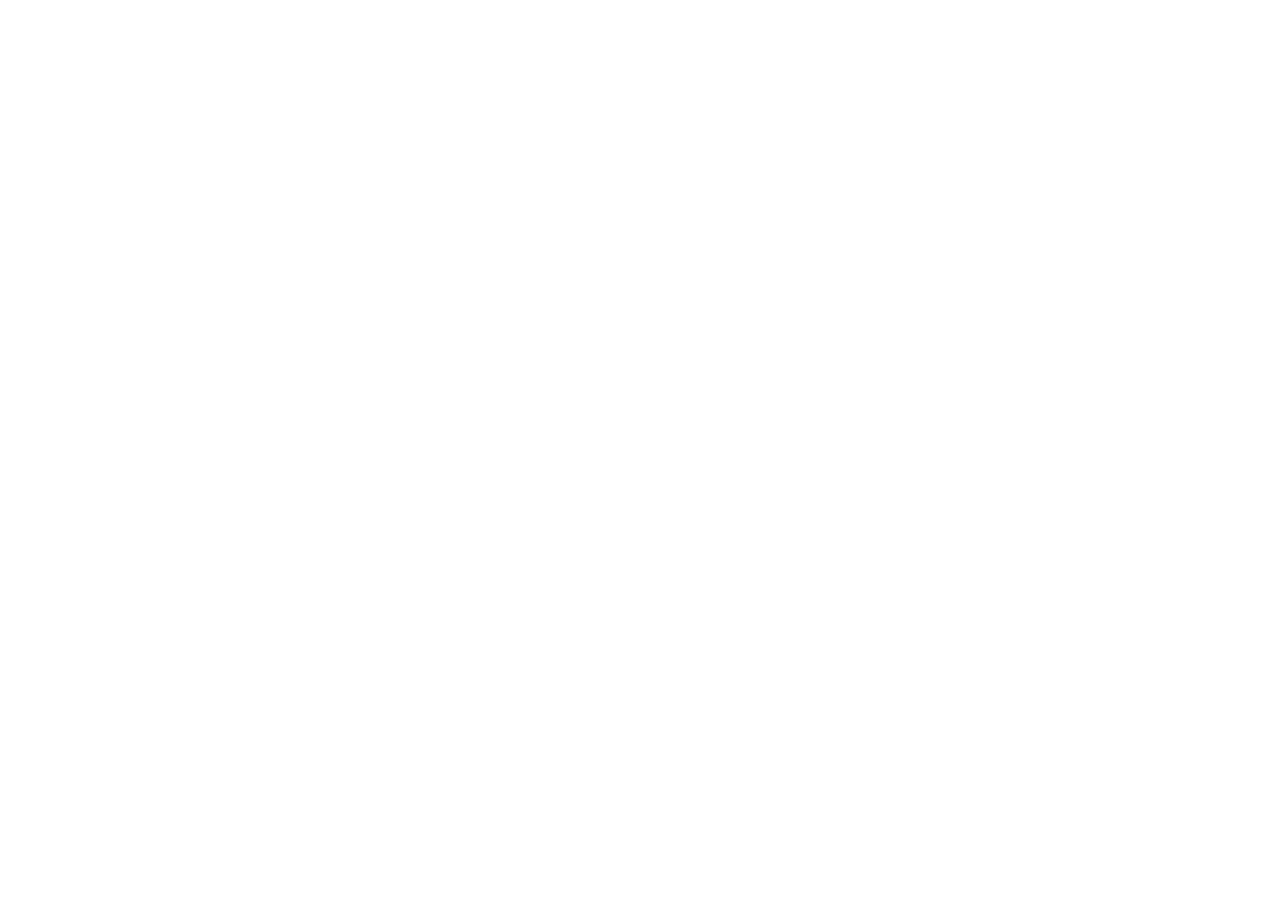
==== index.html @ 94bd0aff "Initial commit" ====
<!DOCTYPE html>
<html lang="en">
<head>
    <meta charset="UTF-8">
    <meta http-equiv="X-UA-Compatible" content="IE=edge">
    <meta name="viewport" content="width=device-width, initial-scale=1.0">
    <title>Project</title>

    <!-- STYLESHEEET CSS LINK  -->
    <link rel="stylesheet" href="./css/normalize.css">
    <link rel="stylesheet" href="./css/styles.css">
</head>
<body>
    


    <!-- JAVA SCRIPT LINK  -->
    <script src="./JS/main.js"></script>
</body>
</html>
---- css/styles.css ----
/* CUSTOM PROPS CSS START  */
:root {
    --primary-color: #000;
    --text-color: #fff;
}

/* GLOBAL CSS START  */
* {
    margin: 0;
    padding: 0;
    box-sizing:border-box;
}

*,
*::after,
*::before {
    box-sizing:inherit;
}

*:focus {
    outline: 2px dotted var(--primary-color);
    outline-offset: 3px;
}

html {
    height: 100%;
    box-sizing:border-box;
    scroll-behavior: smooth;
}

body {
    display: flex;
    flex-direction: column;
    height: 100%;
    background-color: var(--text-color);
    padding: 0;
    margin: 0;
    font-family: "Arial", sans-serif;
    font-size: 16px;
    line-height: 1.5;
}

img {
    max-width: 100%;
    height: auto;
}

/* CONTAINER CSS START  */
.container {
     width: 100%;
     max-width: 1200px;
     margin-left: auto;
     margin-right: auto;
     padding-left: 50px;
     padding-right: 50px;
}

/* SAIT MAIN CSS START  */
.site-main {
    flex-grow: 1;
}
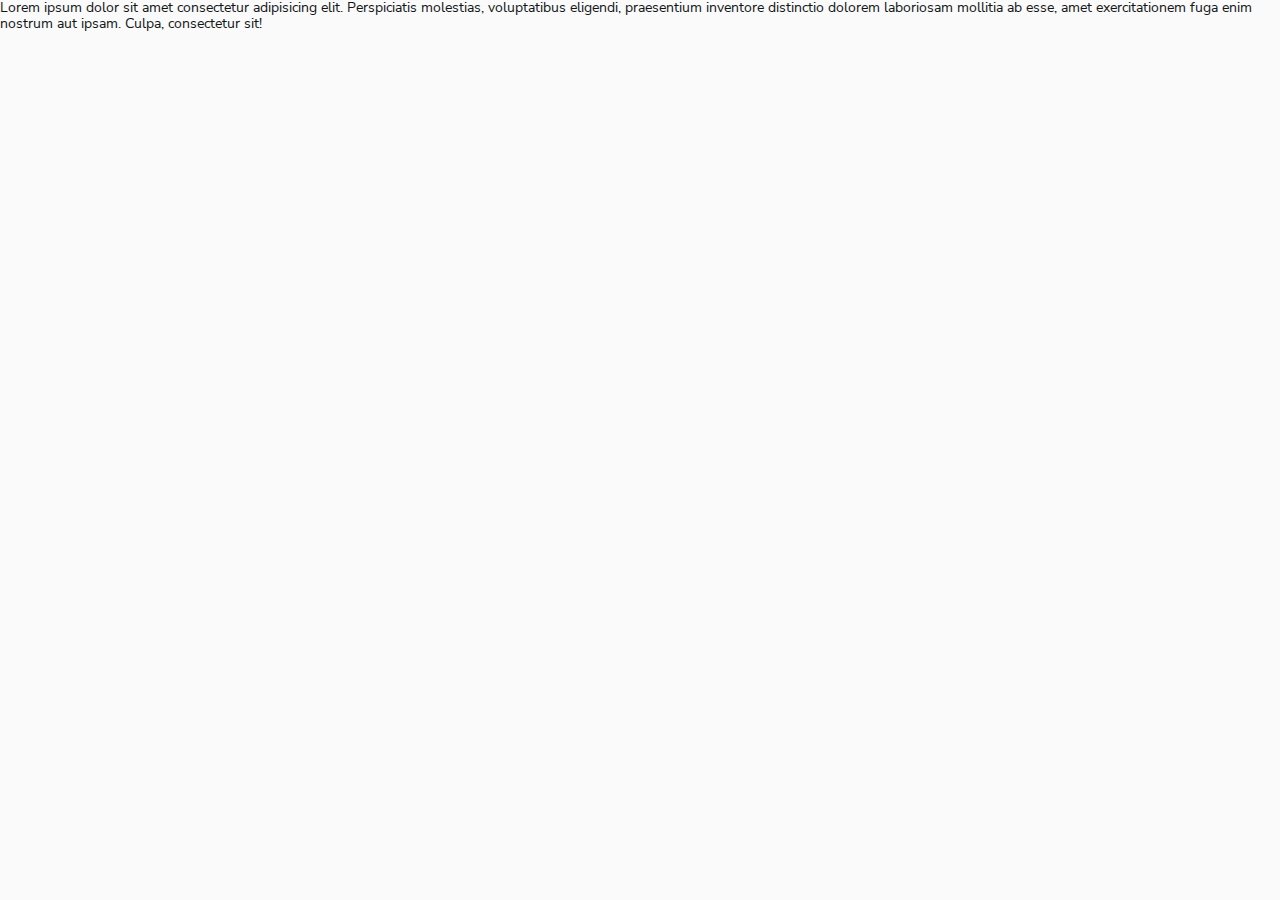
==== commit cc988215: "Prepare global styles, fonts and images" ====
--- a/index.html
+++ b/index.html
@@ -4,7 +4,7 @@
     <meta charset="UTF-8">
     <meta http-equiv="X-UA-Compatible" content="IE=edge">
     <meta name="viewport" content="width=device-width, initial-scale=1.0">
-    <title>Project</title>
+    <title>Countreis</title>
 
     <!-- STYLESHEEET CSS LINK  -->
     <link rel="stylesheet" href="./css/normalize.css">
@@ -12,7 +12,7 @@
 </head>
 <body>
     
-
+    Lorem ipsum dolor sit amet consectetur adipisicing elit. Perspiciatis molestias, voluptatibus eligendi, praesentium inventore distinctio dolorem laboriosam mollitia ab esse, amet exercitationem fuga enim nostrum aut ipsam. Culpa, consectetur sit!
 
     <!-- JAVA SCRIPT LINK  -->
     <script src="./JS/main.js"></script>
--- a/css/styles.css
+++ b/css/styles.css
@@ -1,8 +1,48 @@
 /* CUSTOM PROPS CSS START  */
 :root {
-    --primary-color: #000;
-    --text-color: #fff;
+    --body-bg: #fafafa;
+    --element-bg: #fff;
+    --text-color: #111517;
 }
+
+/* GOOGLE FONTS  */
+@font-face {
+    font-family: "Nunito Sans";
+    src: url("../fonts/NunitoSans-Light.woff2") format("woff2"),
+        url("../fonts/NunitoSans-Light.woff") format("woff");
+    font-weight: 300;
+    font-style: normal;
+    font-display: swap;
+}
+
+@font-face {
+    font-family: "Nunito Sans";
+    src: url("../fonts/NunitoSans-SemiBold.woff2") format("woff2"),
+        url("../fonts/NunitoSans-SemiBold.woff") format("woff");
+    font-weight: 600;
+    font-style: normal;
+    font-display: swap;
+}
+
+@font-face {
+    font-family: "Nunito Sans";
+    src: url("../fonts/NunitoSans-ExtraBold.woff2") format("woff2"),
+        url("../fonts/NunitoSans-ExtraBold.woff") format("woff");
+    font-weight: bold;
+    font-style: normal;
+    font-display: swap;
+}
+
+@font-face {
+    font-family: "Nunito Sans";
+    src: url("../fonts/NunitoSans-Regular.woff2") format("woff2"),
+        url("../fonts/NunitoSans-Regular.woff") format("woff");
+    font-weight: normal;
+    font-style: normal;
+    font-display: swap;
+}
+
+
 
 /* GLOBAL CSS START  */
 * {
@@ -32,12 +72,13 @@
     display: flex;
     flex-direction: column;
     height: 100%;
-    background-color: var(--text-color);
+    background-color: var(--body-bg);
     padding: 0;
     margin: 0;
-    font-family: "Arial", sans-serif;
-    font-size: 16px;
-    line-height: 1.5;
+    font-family: "Nunito Sans","Arial", sans-serif;
+    font-size: 14px;
+    line-height: 16px;
+    color: var(--text-color);
 }
 
 img {
@@ -45,14 +86,27 @@
     height: auto;
 }
 
+a {
+    text-decoration: none;
+}
+
+
+/* DARK MODE CSS START  */
+.dark-mode {
+    --body-bg: #202c36;
+    --element-bg: #2b3844;
+    --text-color: #fff;
+}
+
+
 /* CONTAINER CSS START  */
 .container {
      width: 100%;
-     max-width: 1200px;
+     max-width: 1320px;
      margin-left: auto;
      margin-right: auto;
-     padding-left: 50px;
-     padding-right: 50px;
+     padding-left: 20px;
+     padding-right: 20px;
 }
 
 /* SAIT MAIN CSS START  */
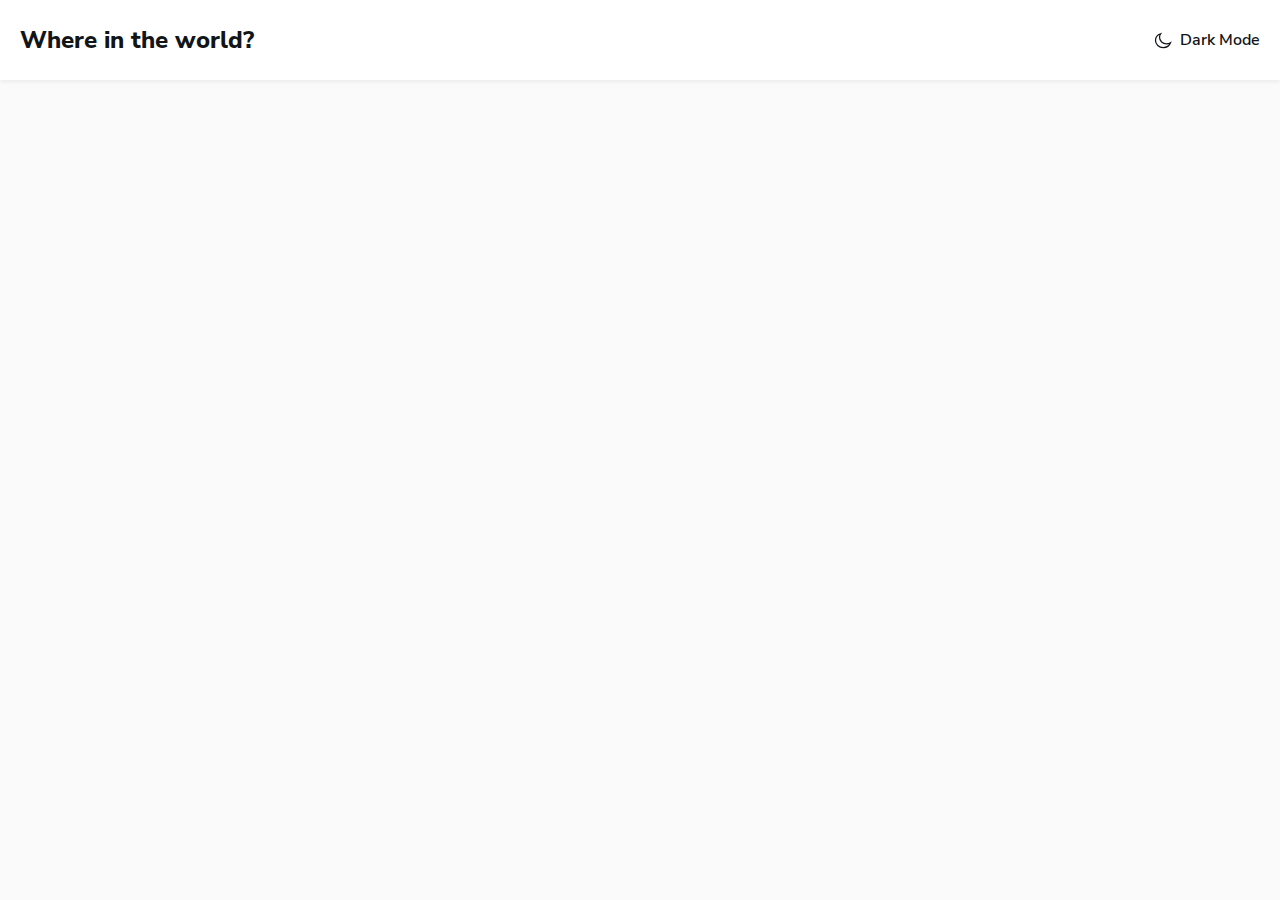
==== commit 55f7f0e0: "Add site header" ====
--- a/index.html
+++ b/index.html
@@ -12,7 +12,19 @@
 </head>
 <body>
     
-    Lorem ipsum dolor sit amet consectetur adipisicing elit. Perspiciatis molestias, voluptatibus eligendi, praesentium inventore distinctio dolorem laboriosam mollitia ab esse, amet exercitationem fuga enim nostrum aut ipsam. Culpa, consectetur sit!
+    <!-- SITE HEADER START  -->
+   <header class="site-header">
+       <div class="site-header-container container">
+           <a class="site-header-logo" href="./index.html">Where in the world?</a>
+
+           <button class="site-header-theme-toggler" type="button">
+                <span class="site-header-theme-toggler-inner">
+                    <svg class="site-header-theme-toggler-icon" width="18" height="17" xmlns="http://www.w3.org/2000/svg"><path fill-rule="evenodd" clip-rule="evenodd" d="M12.553 11.815c-3.884 0-7.034-2.887-7.034-6.447 0-1.343.448-2.586 1.212-3.618C3.691 2.695 1.5 5.331 1.5 8.438c0 3.9 3.45 7.062 7.704 7.062 3.389 0 6.266-2.007 7.296-4.796a7.458 7.458 0 0 1-3.947 1.111Z" fill="#fff" stroke="currentColor" stroke-width="1.25"/></svg>
+                    <span class="site-header-theme-toggler-text">Dark Mode</span>
+                </span>
+           </button>
+       </div>
+   </header>
 
     <!-- JAVA SCRIPT LINK  -->
     <script src="./JS/main.js"></script>
--- a/css/styles.css
+++ b/css/styles.css
@@ -58,7 +58,7 @@
 }
 
 *:focus {
-    outline: 2px dotted var(--primary-color);
+    outline: 2px dotted #000;
     outline-offset: 3px;
 }
 
@@ -112,4 +112,63 @@
 /* SAIT MAIN CSS START  */
 .site-main {
     flex-grow: 1;
+}
+
+
+/* SITE HEADER CSS START  */
+.site-header {
+    padding-top: 24px;
+    padding-bottom: 24px;
+    background-color: var(--element-bg);
+    box-shadow: 0px 2px 4px rgba(0, 0, 0, 0.06);
+    white-space: nowrap;
+}
+
+.site-header-container {
+    display: flex;
+    align-items: center;
+    justify-content: space-between;
+}
+
+.site-header-logo {
+    font-size: 24px;
+    line-height: normal;
+    font-weight: 800;
+    color: var(--text-color);
+}
+
+.site-header-logo:hover {
+    opacity: 0.8;
+}
+
+.site-header-logo:active {
+    opacity: 0.6;
+}
+
+.site-header-theme-toggler {
+    padding: 0;
+    border: 0;
+    background-color: transparent;
+    cursor: pointer;
+    color: var(--text-color);
+}
+
+.site-header-theme-toggler:hover{
+    opacity: 0.8;
+}
+
+.site-header-theme-toggler:hover{
+    opacity: 0.6;
+}
+
+.site-header-theme-toggler-inner {
+    display: flex;
+    align-items: center;
+}
+
+.site-header-theme-toggler-text {
+    margin-left: 8px;
+    font-size: 16px;
+    line-height: 22px;
+    font-weight: 600;
 }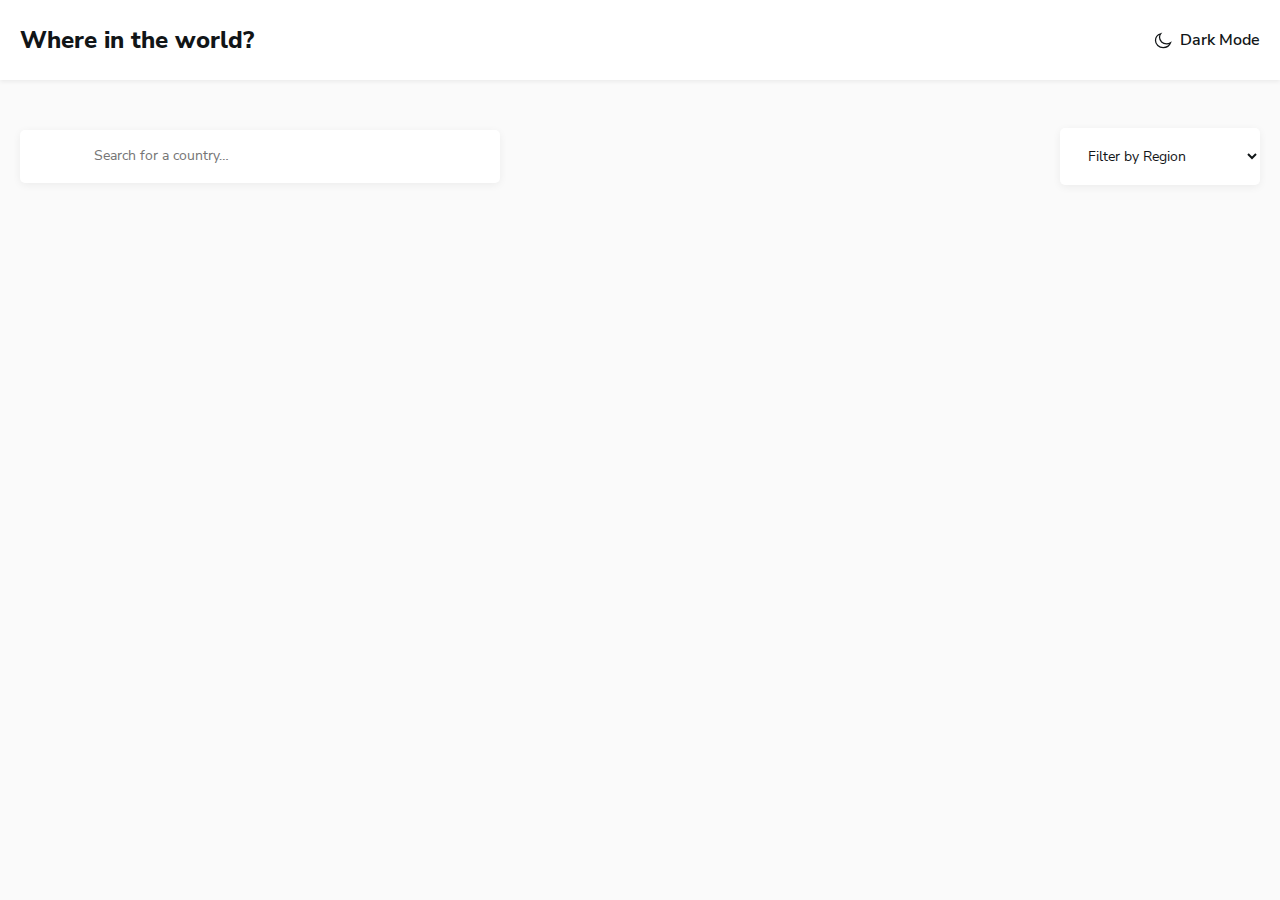
==== commit cb675c3e: "Add filters form" ====
--- a/index.html
+++ b/index.html
@@ -26,6 +26,23 @@
        </div>
    </header>
 
+   <!-- SITE MAIN START  -->
+   <main class="site-main">
+       <div class="container">
+           <form class="filters" action="https://echo.htmlacademy.ru">
+            <input class="filters-search-input" type="search" name="search" placeholder="Search for a country…" aria-label="Country name" required>
+            <select class="filters-region-select" name="region" aria-label="Regions">
+                <option selected disabled>Filter by Region</option>
+                <option>Afrika</option>
+                <option>America</option>
+                <option>Asia</option>
+                <option>Europe</option>
+                <option>Oceania</option>
+            </select>
+        </form>
+       </div>
+   </main>
+
     <!-- JAVA SCRIPT LINK  -->
     <script src="./JS/main.js"></script>
 </body>
--- a/css/styles.css
+++ b/css/styles.css
@@ -1,174 +1,199 @@
 /* CUSTOM PROPS CSS START  */
 :root {
-    --body-bg: #fafafa;
-    --element-bg: #fff;
-    --text-color: #111517;
+  --body-bg: #fafafa;
+  --element-bg: #fff;
+  --text-color: #111517;
 }
 
 /* GOOGLE FONTS  */
 @font-face {
-    font-family: "Nunito Sans";
-    src: url("../fonts/NunitoSans-Light.woff2") format("woff2"),
-        url("../fonts/NunitoSans-Light.woff") format("woff");
-    font-weight: 300;
-    font-style: normal;
-    font-display: swap;
+  font-family: "Nunito Sans";
+  src: url("../fonts/NunitoSans-Light.woff2") format("woff2"),
+    url("../fonts/NunitoSans-Light.woff") format("woff");
+  font-weight: 300;
+  font-style: normal;
+  font-display: swap;
 }
 
 @font-face {
-    font-family: "Nunito Sans";
-    src: url("../fonts/NunitoSans-SemiBold.woff2") format("woff2"),
-        url("../fonts/NunitoSans-SemiBold.woff") format("woff");
-    font-weight: 600;
-    font-style: normal;
-    font-display: swap;
+  font-family: "Nunito Sans";
+  src: url("../fonts/NunitoSans-SemiBold.woff2") format("woff2"),
+    url("../fonts/NunitoSans-SemiBold.woff") format("woff");
+  font-weight: 600;
+  font-style: normal;
+  font-display: swap;
 }
 
 @font-face {
-    font-family: "Nunito Sans";
-    src: url("../fonts/NunitoSans-ExtraBold.woff2") format("woff2"),
-        url("../fonts/NunitoSans-ExtraBold.woff") format("woff");
-    font-weight: bold;
-    font-style: normal;
-    font-display: swap;
+  font-family: "Nunito Sans";
+  src: url("../fonts/NunitoSans-ExtraBold.woff2") format("woff2"),
+    url("../fonts/NunitoSans-ExtraBold.woff") format("woff");
+  font-weight: bold;
+  font-style: normal;
+  font-display: swap;
 }
 
 @font-face {
-    font-family: "Nunito Sans";
-    src: url("../fonts/NunitoSans-Regular.woff2") format("woff2"),
-        url("../fonts/NunitoSans-Regular.woff") format("woff");
-    font-weight: normal;
-    font-style: normal;
-    font-display: swap;
+  font-family: "Nunito Sans";
+  src: url("../fonts/NunitoSans-Regular.woff2") format("woff2"),
+    url("../fonts/NunitoSans-Regular.woff") format("woff");
+  font-weight: normal;
+  font-style: normal;
+  font-display: swap;
 }
-
-
 
 /* GLOBAL CSS START  */
 * {
-    margin: 0;
-    padding: 0;
-    box-sizing:border-box;
+  margin: 0;
+  padding: 0;
+  box-sizing: border-box;
 }
 
 *,
 *::after,
 *::before {
-    box-sizing:inherit;
+  box-sizing: inherit;
 }
 
 *:focus {
-    outline: 2px dotted #000;
-    outline-offset: 3px;
+  outline: 2px dotted var(--text-color);
+  outline-offset: 3px;
 }
 
 html {
-    height: 100%;
-    box-sizing:border-box;
-    scroll-behavior: smooth;
+  height: 100%;
+  box-sizing: border-box;
+  scroll-behavior: smooth;
 }
 
 body {
-    display: flex;
-    flex-direction: column;
-    height: 100%;
-    background-color: var(--body-bg);
-    padding: 0;
-    margin: 0;
-    font-family: "Nunito Sans","Arial", sans-serif;
-    font-size: 14px;
-    line-height: 16px;
-    color: var(--text-color);
+  display: flex;
+  flex-direction: column;
+  height: 100%;
+  background-color: var(--body-bg);
+  padding: 0;
+  margin: 0;
+  font-family: "Nunito Sans", "Arial", sans-serif;
+  font-size: 14px;
+  line-height: 16px;
+  color: var(--text-color);
+  transition: background-color 0.4s ease, color 0.4s ease;
 }
 
 img {
-    max-width: 100%;
-    height: auto;
+  max-width: 100%;
+  height: auto;
 }
 
 a {
-    text-decoration: none;
+  text-decoration: none;
 }
-
 
 /* DARK MODE CSS START  */
 .dark-mode {
-    --body-bg: #202c36;
-    --element-bg: #2b3844;
-    --text-color: #fff;
+  --body-bg: #202c36;
+  --element-bg: #2b3844;
+  --text-color: #fff;
 }
-
 
 /* CONTAINER CSS START  */
 .container {
-     width: 100%;
-     max-width: 1320px;
-     margin-left: auto;
-     margin-right: auto;
-     padding-left: 20px;
-     padding-right: 20px;
+  width: 100%;
+  max-width: 1320px;
+  margin-left: auto;
+  margin-right: auto;
+  padding-left: 20px;
+  padding-right: 20px;
 }
 
 /* SAIT MAIN CSS START  */
 .site-main {
-    flex-grow: 1;
+  flex-grow: 1;
+  padding-top: 48px;
+  padding-bottom: 48px;
 }
-
 
 /* SITE HEADER CSS START  */
 .site-header {
-    padding-top: 24px;
-    padding-bottom: 24px;
-    background-color: var(--element-bg);
-    box-shadow: 0px 2px 4px rgba(0, 0, 0, 0.06);
-    white-space: nowrap;
+  padding-top: 24px;
+  padding-bottom: 24px;
+  background-color: var(--element-bg);
+  box-shadow: 0px 2px 4px rgba(0, 0, 0, 0.06);
+  white-space: nowrap;
 }
 
 .site-header-container {
-    display: flex;
-    align-items: center;
-    justify-content: space-between;
+  display: flex;
+  align-items: center;
+  justify-content: space-between;
 }
 
 .site-header-logo {
-    font-size: 24px;
-    line-height: normal;
-    font-weight: 800;
+  font-size: 24px;
+  line-height: normal;
+  font-weight: 800;
+  color: var(--text-color);
+}
+
+.site-header-logo:hover {
+  opacity: 0.8;
+}
+
+.site-header-logo:active {
+  opacity: 0.6;
+}
+
+.site-header-theme-toggler {
+  padding: 0;
+  border: 0;
+  background-color: transparent;
+  cursor: pointer;
+  color: var(--text-color);
+}
+
+.site-header-theme-toggler:hover {
+  opacity: 0.8;
+}
+
+.site-header-theme-toggler:hover {
+  opacity: 0.6;
+}
+
+.site-header-theme-toggler-inner {
+  display: flex;
+  align-items: center;
+}
+
+.site-header-theme-toggler-text {
+  margin-left: 8px;
+  font-size: 16px;
+  line-height: 22px;
+  font-weight: 600;
+}
+
+/* FILTERS CSS START  */
+.filters {
+  display: flex;
+  align-items: center;
+  justify-content: space-between;
+}
+
+.filters-search-input {
+    min-width: 480px;
+    padding: 18px 74px;
+    border: 0;
+    border-radius: 5px;
+    box-shadow: 0px 2px 9px rgba(0, 0, 0, 0.06);
+    background-color: var(--element-bg);
     color: var(--text-color);
 }
 
-.site-header-logo:hover {
-    opacity: 0.8;
+.filters-region-select {
+    min-width: 200px;
+    border: 0;
+    padding: 18px 24px;
+    border-radius: 5px;
+    box-shadow: 0px 2px 9px rgba(0, 0, 0, 0.06);
+    background-color: var(--element-bg);
+    color: var(--text-color)
 }
-
-.site-header-logo:active {
-    opacity: 0.6;
-}
-
-.site-header-theme-toggler {
-    padding: 0;
-    border: 0;
-    background-color: transparent;
-    cursor: pointer;
-    color: var(--text-color);
-}
-
-.site-header-theme-toggler:hover{
-    opacity: 0.8;
-}
-
-.site-header-theme-toggler:hover{
-    opacity: 0.6;
-}
-
-.site-header-theme-toggler-inner {
-    display: flex;
-    align-items: center;
-}
-
-.site-header-theme-toggler-text {
-    margin-left: 8px;
-    font-size: 16px;
-    line-height: 22px;
-    font-weight: 600;
-}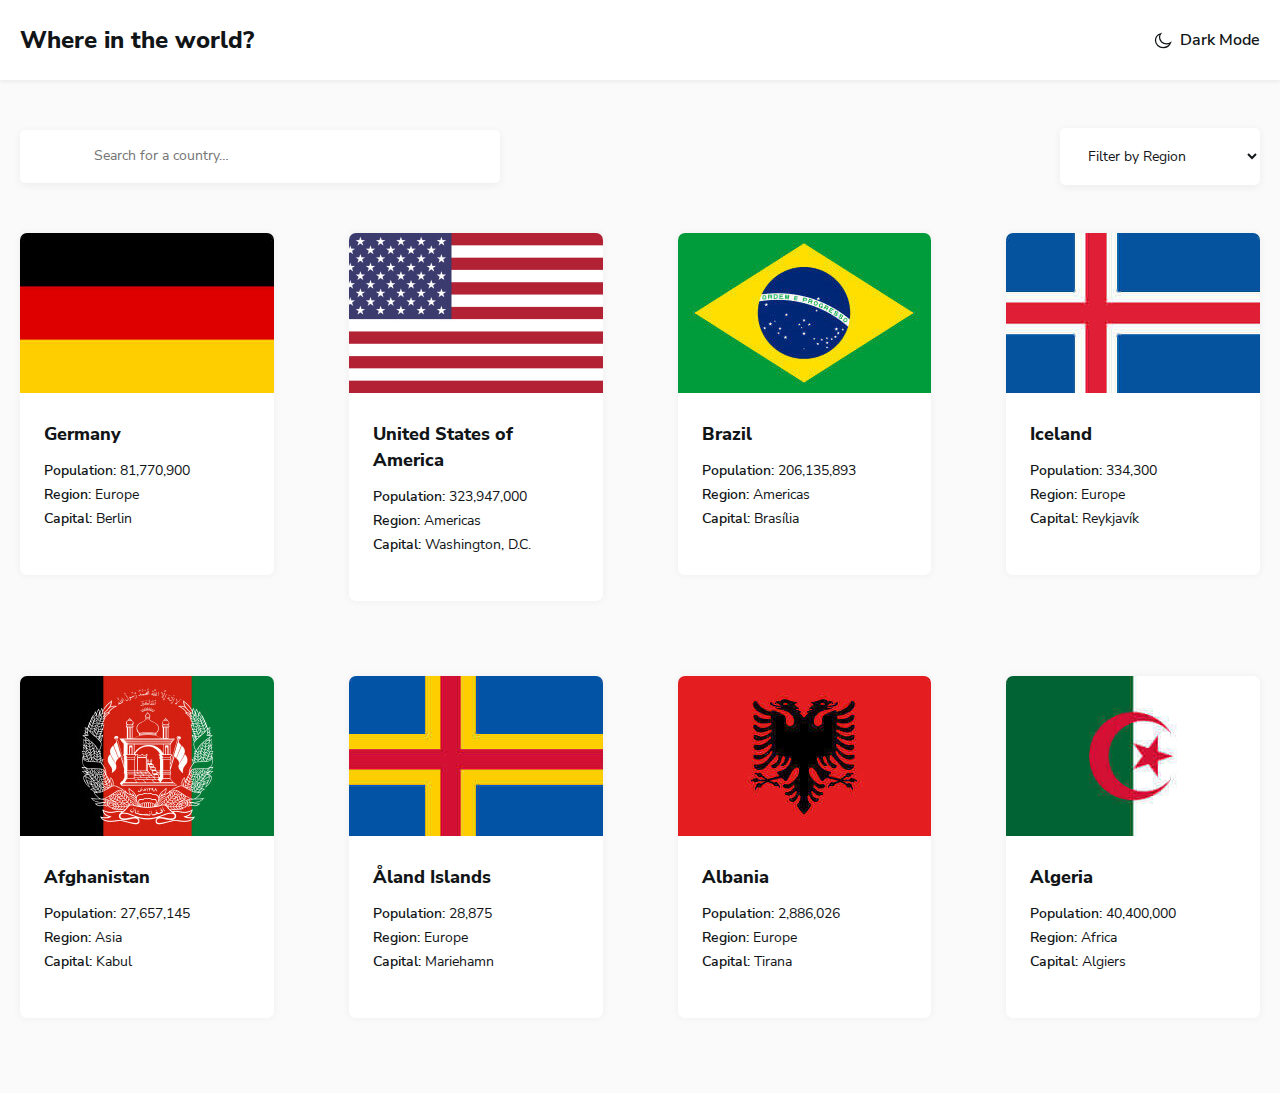
==== commit ebd88192: "Add counteis list" ====
--- a/index.html
+++ b/index.html
@@ -1,5 +1,6 @@
 <!DOCTYPE html>
 <html lang="en">
+
 <head>
     <meta charset="UTF-8">
     <meta http-equiv="X-UA-Compatible" content="IE=edge">
@@ -10,40 +11,292 @@
     <link rel="stylesheet" href="./css/normalize.css">
     <link rel="stylesheet" href="./css/styles.css">
 </head>
+
 <body>
-    
+
     <!-- SITE HEADER START  -->
-   <header class="site-header">
-       <div class="site-header-container container">
-           <a class="site-header-logo" href="./index.html">Where in the world?</a>
-
-           <button class="site-header-theme-toggler" type="button">
+    <header class="site-header">
+        <div class="site-header-container container">
+            <a class="site-header-logo" href="./index.html">Where in the world?</a>
+
+            <button class="site-header-theme-toggler" type="button">
                 <span class="site-header-theme-toggler-inner">
-                    <svg class="site-header-theme-toggler-icon" width="18" height="17" xmlns="http://www.w3.org/2000/svg"><path fill-rule="evenodd" clip-rule="evenodd" d="M12.553 11.815c-3.884 0-7.034-2.887-7.034-6.447 0-1.343.448-2.586 1.212-3.618C3.691 2.695 1.5 5.331 1.5 8.438c0 3.9 3.45 7.062 7.704 7.062 3.389 0 6.266-2.007 7.296-4.796a7.458 7.458 0 0 1-3.947 1.111Z" fill="#fff" stroke="currentColor" stroke-width="1.25"/></svg>
+                    <svg class="site-header-theme-toggler-icon" width="18" height="17"
+                        xmlns="http://www.w3.org/2000/svg">
+                        <path fill-rule="evenodd" clip-rule="evenodd"
+                            d="M12.553 11.815c-3.884 0-7.034-2.887-7.034-6.447 0-1.343.448-2.586 1.212-3.618C3.691 2.695 1.5 5.331 1.5 8.438c0 3.9 3.45 7.062 7.704 7.062 3.389 0 6.266-2.007 7.296-4.796a7.458 7.458 0 0 1-3.947 1.111Z"
+                            fill="#fff" stroke="currentColor" stroke-width="1.25" />
+                    </svg>
                     <span class="site-header-theme-toggler-text">Dark Mode</span>
                 </span>
-           </button>
-       </div>
-   </header>
-
-   <!-- SITE MAIN START  -->
-   <main class="site-main">
-       <div class="container">
-           <form class="filters" action="https://echo.htmlacademy.ru">
-            <input class="filters-search-input" type="search" name="search" placeholder="Search for a country…" aria-label="Country name" required>
-            <select class="filters-region-select" name="region" aria-label="Regions">
-                <option selected disabled>Filter by Region</option>
-                <option>Afrika</option>
-                <option>America</option>
-                <option>Asia</option>
-                <option>Europe</option>
-                <option>Oceania</option>
-            </select>
-        </form>
-       </div>
-   </main>
+            </button>
+        </div>
+    </header>
+
+    <!-- SITE MAIN START  -->
+    <main class="site-main">
+        <div class="container">
+
+            <!-- FILTERS SECTION START  -->
+            <section class="filters-section">
+
+
+                <form class="filters" action="https://echo.htmlacademy.ru">
+                    <input class="filters-search-input" type="search" name="search" placeholder="Search for a country…"
+                        aria-label="Country name" required>
+                    <select class="filters-region-select" name="region" aria-label="Regions">
+                        <option selected disabled>Filter by Region</option>
+                        <option>Afrika</option>
+                        <option>America</option>
+                        <option>Asia</option>
+                        <option>Europe</option>
+                        <option>Oceania</option>
+                    </select>
+                </form>
+
+            </section>
+
+
+
+
+            <!-- INDEX COUNTREIS SECTION  -->
+            <section class="index-countries">
+                <!-- <h2>Counteis</h2> -->
+
+                <ul class="index-counteis-list">
+                    <li class="index-counteis-item">
+                        <div class="index-country">
+                            <img class="index-country-flag" src="./images/flag-germany.jpg" alt="Germany flag"
+                                width="264" height="160"
+                                srcset="./images/flag-germany.jpg 1x, ./images/flag-germany@2x.jpg 2x">
+                            <div class="index-country-info">
+                                <h3 class="index-country-name">
+                                    <a class="index-country-link" href="./country.html">
+                                        Germany
+                                    </a>
+                                </h3>
+                                <dl class="index-country-details">
+                                    <div class="index-country-details-item">
+                                        <dt class="index-country-details-title">Population:</dt>
+                                        <dd class="index-country-details-value">81,770,900</dd>
+                                    </div>
+                                    <div class="index-country-details-item">
+                                        <dt class="index-country-details-title">Region:</dt>
+                                        <dd class="index-country-details-value">Europe</dd>
+                                    </div>
+                                    <div class="index-country-details-item">
+                                        <dt class="index-country-details-title">Capital:</dt>
+                                        <dd class="index-country-details-value">Berlin</dd>
+                                    </div>
+                                </dl>
+                            </div>
+                        </div>
+                    </li>
+                    <li class="index-counteis-item">
+                        <div class="index-country">
+                            <img class="index-country-flag" src="./images/flag-usa.jpg" alt="USA flag" width="264"
+                                height="160" srcset="./images/flag-usa.jpg 1x, ./images/flag-usa@2x.jpg 2x">
+                            <div class="index-country-info">
+                                <h3 class="index-country-name">
+                                    <a class="index-country-link" href="./country.html">
+                                        United States of America
+                                    </a>
+                                </h3>
+                                <dl class="index-country-details">
+                                    <div class="index-country-details-item">
+                                        <dt class="index-country-details-title">Population:</dt>
+                                        <dd class="index-country-details-value">323,947,000</dd>
+                                    </div>
+                                    <div class="index-country-details-item">
+                                        <dt class="index-country-details-title">Region:</dt>
+                                        <dd class="index-country-details-value">Americas</dd>
+                                    </div>
+                                    <div class="index-country-details-item">
+                                        <dt class="index-country-details-title">Capital:</dt>
+                                        <dd class="index-country-details-value">Washington, D.C.</dd>
+                                    </div>
+                                </dl>
+                            </div>
+                        </div>
+                    </li>
+                    <li class="index-counteis-item">
+                        <div class="index-country">
+                            <img class="index-country-flag" src="./images/flag-brazil.jpg" alt="Brazil flag" width="264"
+                                height="160" srcset="./images/flag-brazil.jpg 1x, ./images/flag-brazil@2x.jpg 2x">
+                            <div class="index-country-info">
+                                <h3 class="index-country-name">
+                                    <a class="index-country-link" href="./country.html">
+                                        Brazil
+                                    </a>
+                                </h3>
+                                <dl class="index-country-details">
+                                    <div class="index-country-details-item">
+                                        <dt class="index-country-details-title">Population:</dt>
+                                        <dd class="index-country-details-value">206,135,893</dd>
+                                    </div>
+                                    <div class="index-country-details-item">
+                                        <dt class="index-country-details-title">Region:</dt>
+                                        <dd class="index-country-details-value">Americas</dd>
+                                    </div>
+                                    <div class="index-country-details-item">
+                                        <dt class="index-country-details-title">Capital:</dt>
+                                        <dd class="index-country-details-value">Brasília</dd>
+                                    </div>
+                                </dl>
+                            </div>
+                        </div>
+                    </li>
+                    <li class="index-counteis-item">
+                        <div class="index-country">
+                            <img class="index-country-flag" src="./images/flag-iceland.jpg" alt="Iceland flag"
+                                width="264" height="160"
+                                srcset="./images/flag-iceland.jpg 1x, ./images/flag-iceland@2x.jpg 2x">
+                            <div class="index-country-info">
+                                <h3 class="index-country-name">
+                                    <a class="index-country-link" href="./country.html">
+                                        Iceland
+                                    </a>
+                                </h3>
+                                <dl class="index-country-details">
+                                    <div class="index-country-details-item">
+                                        <dt class="index-country-details-title">Population:</dt>
+                                        <dd class="index-country-details-value">334,300</dd>
+                                    </div>
+                                    <div class="index-country-details-item">
+                                        <dt class="index-country-details-title">Region:</dt>
+                                        <dd class="index-country-details-value">Europe</dd>
+                                    </div>
+                                    <div class="index-country-details-item">
+                                        <dt class="index-country-details-title">Capital:</dt>
+                                        <dd class="index-country-details-value">Reykjavík</dd>
+                                    </div>
+                                </dl>
+                            </div>
+                        </div>
+                    </li>
+                    <li class="index-counteis-item">
+                        <div class="index-country">
+                            <img class="index-country-flag" src="./images/flag-afghanistan.jpg" alt="Afghanistan flag"
+                                width="264" height="160"
+                                srcset="./images/flag-afghanistan.jpg 1x, ./images/flag-afghanistan@2x.jpg 2x">
+                            <div class="index-country-info">
+                                <h3 class="index-country-name">
+                                    <a class="index-country-link" href="./country.html">
+                                        Afghanistan
+                                    </a>
+                                </h3>
+                                <dl class="index-country-details">
+                                    <div class="index-country-details-item">
+                                        <dt class="index-country-details-title">Population:</dt>
+                                        <dd class="index-country-details-value">27,657,145</dd>
+                                    </div>
+                                    <div class="index-country-details-item">
+                                        <dt class="index-country-details-title">Region:</dt>
+                                        <dd class="index-country-details-value">Asia</dd>
+                                    </div>
+                                    <div class="index-country-details-item">
+                                        <dt class="index-country-details-title">Capital:</dt>
+                                        <dd class="index-country-details-value">Kabul</dd>
+                                    </div>
+                                </dl>
+                            </div>
+                        </div>
+                    </li>
+                    <li class="index-counteis-item">
+                        <div class="index-country">
+                            <img class="index-country-flag" src="./images/flag-aland-Islands.jpg"
+                                alt="Åland Islands flag" width="264" height="160"
+                                srcset="./images/flag-aland-Islands.jpg 1x, ./images/flag-aland-Islands@2x.jpg 2x">
+                            <div class="index-country-info">
+                                <h3 class="index-country-name">
+                                    <a class="index-country-link" href="./country.html">
+                                        Åland Islands
+                                    </a>
+                                </h3>
+                                <dl class="index-country-details">
+                                    <div class="index-country-details-item">
+                                        <dt class="index-country-details-title">Population:</dt>
+                                        <dd class="index-country-details-value">28,875</dd>
+                                    </div>
+                                    <div class="index-country-details-item">
+                                        <dt class="index-country-details-title">Region:</dt>
+                                        <dd class="index-country-details-value">Europe</dd>
+                                    </div>
+                                    <div class="index-country-details-item">
+                                        <dt class="index-country-details-title">Capital:</dt>
+                                        <dd class="index-country-details-value">Mariehamn</dd>
+                                    </div>
+                                </dl>
+                            </div>
+                        </div>
+                    </li>
+                    <li class="index-counteis-item">
+                        <div class="index-country">
+                            <img class="index-country-flag" src="./images/flag-albania.jpg" alt="Albania flag"
+                                width="264" height="160"
+                                srcset="./images/flag-albania.jpg 1x, ./images/flag-albania@2x.jpg 2x">
+                            <div class="index-country-info">
+                                <h3 class="index-country-name">
+                                    <a class="index-country-link" href="./country.html">
+                                        Albania
+                                    </a>
+                                </h3>
+                                <dl class="index-country-details">
+                                    <div class="index-country-details-item">
+                                        <dt class="index-country-details-title">Population:</dt>
+                                        <dd class="index-country-details-value">2,886,026</dd>
+                                    </div>
+                                    <div class="index-country-details-item">
+                                        <dt class="index-country-details-title">Region:</dt>
+                                        <dd class="index-country-details-value">Europe</dd>
+                                    </div>
+                                    <div class="index-country-details-item">
+                                        <dt class="index-country-details-title">Capital:</dt>
+                                        <dd class="index-country-details-value">Tirana</dd>
+                                    </div>
+                                </dl>
+                            </div>
+                        </div>
+                    </li>
+                    <li class="index-counteis-item">
+                        <div class="index-country">
+                            <img class="index-country-flag" src="./images/flag-algeria.jpg" alt="Algeria flag"
+                                width="264" height="160"
+                                srcset="./images/flag-algeria.jpg 1x, ./images/flag-algeria@2x.jpg 2x">
+                            <div class="index-country-info">
+                                <h3 class="index-country-name">
+                                    <a class="index-country-link" href="./country.html">
+                                        Algeria
+                                    </a>
+                                </h3>
+                                <dl class="index-country-details">
+                                    <div class="index-country-details-item">
+                                        <dt class="index-country-details-title">Population:</dt>
+                                        <dd class="index-country-details-value">40,400,000</dd>
+                                    </div>
+                                    <div class="index-country-details-item">
+                                        <dt class="index-country-details-title">Region:</dt>
+                                        <dd class="index-country-details-value">Africa</dd>
+                                    </div>
+                                    <div class="index-country-details-item">
+                                        <dt class="index-country-details-title">Capital:</dt>
+                                        <dd class="index-country-details-value">Algiers</dd>
+                                    </div>
+                                </dl>
+                            </div>
+                        </div>
+                    </li>
+                </ul>
+
+
+            </section>
+
+
+        </div>
+    </main>
 
     <!-- JAVA SCRIPT LINK  -->
     <script src="./JS/main.js"></script>
 </body>
+
 </html>--- a/css/styles.css
+++ b/css/styles.css
@@ -176,6 +176,7 @@
   display: flex;
   align-items: center;
   justify-content: space-between;
+  margin-bottom: 48px;
 }
 
 .filters-search-input {
@@ -197,3 +198,73 @@
     background-color: var(--element-bg);
     color: var(--text-color)
 }
+
+
+/* INDEX COUNTREIS SCC START  */
+.index-counteis-list {
+  display: flex;
+  flex-wrap: wrap;
+  margin: 0;
+  padding: 0;
+  margin-left: -75px;
+  margin-bottom: -75px;
+  list-style-type: none;
+}
+
+.index-counteis-item {
+  width: calc(25% - 75px);
+  margin-left: 75px;
+  margin-bottom: 75px;
+}
+
+/* INDEX COUNTRY CSS START  */
+.index-country {
+  border-radius: 7px;
+  overflow: hidden;
+  background-color: var(--element-bg);
+  color: var(--text-color);
+  box-shadow: 0px 0px 7px 2px rgba(0, 0, 0, 0.03);
+}
+
+.index-country-flag {
+  width: 100%;
+  height: 160px;
+  object-fit: cover;
+}
+
+.index-country-info {
+  padding: 24px 24px 48px;
+}
+
+.index-country-name {
+  margin-top: 0;
+  font-size: 18px;
+  line-height: 26px;
+  font-weight: 800;
+  margin-bottom: 16px;
+}
+
+.index-country-link {
+  color: var(--text-color);
+}
+
+.index-country-details {
+  margin: 0;
+}
+
+.index-country-details-item {
+  display: flex;
+  flex-wrap: wrap;
+}
+
+.index-country-details-item:not(:last-child) {
+  margin-bottom: 8px;
+}
+
+.index-country-details-title {
+  font-weight: 600;
+}
+
+.index-country-details-value {
+  margin-left: 4px;
+}
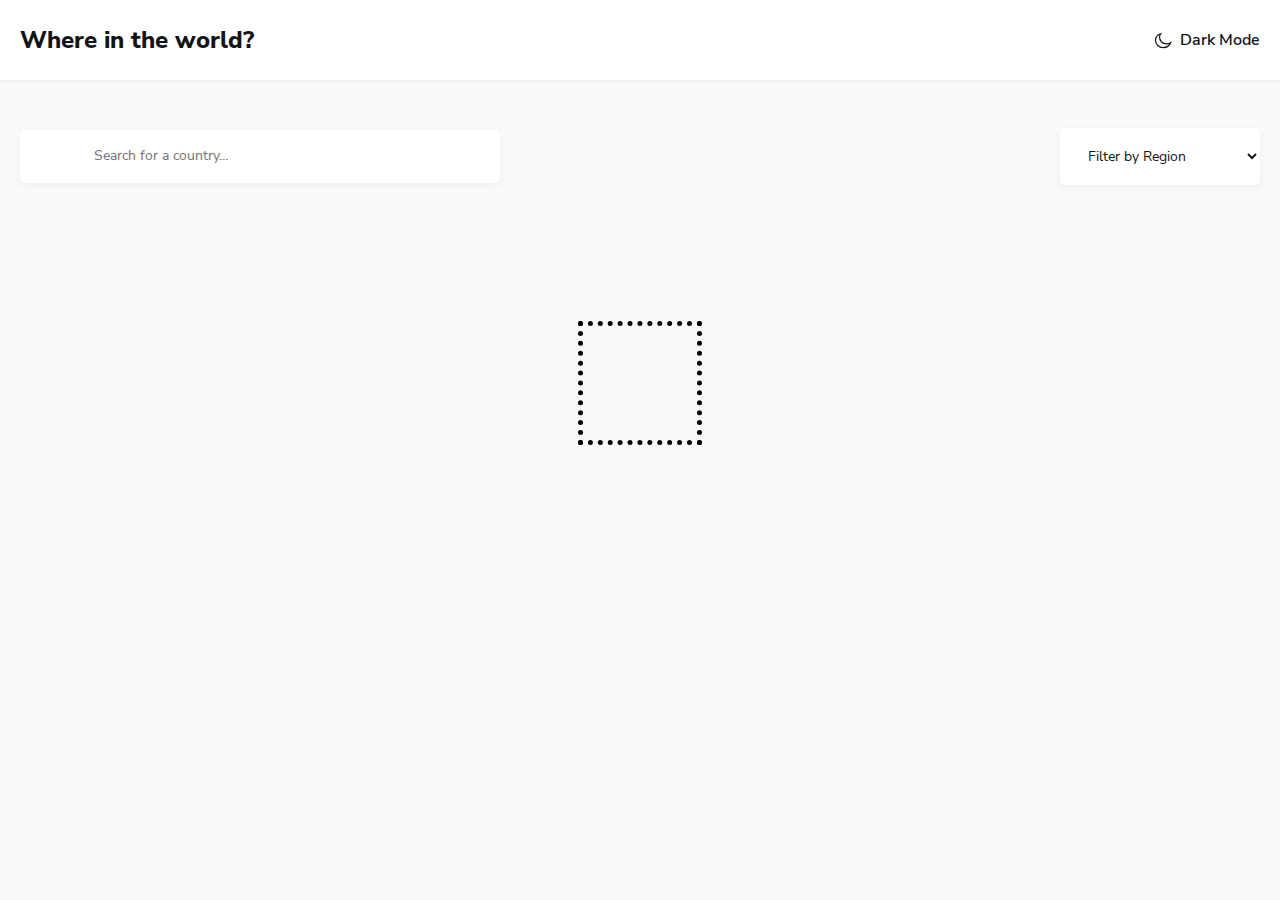
==== commit 995b9b06: "Add site js" ====
--- a/index.html
+++ b/index.html
@@ -1,302 +1,103 @@
 <!DOCTYPE html>
 <html lang="en">
-
-<head>
-    <meta charset="UTF-8">
-    <meta http-equiv="X-UA-Compatible" content="IE=edge">
-    <meta name="viewport" content="width=device-width, initial-scale=1.0">
+  <head>
+    <meta charset="UTF-8" />
+    <meta http-equiv="X-UA-Compatible" content="IE=edge" />
+    <meta name="viewport" content="width=device-width, initial-scale=1.0" />
     <title>Countreis</title>
 
+    <!-- BOOTSTRAP LINK START  -->
+    <link
+      href="https://cdn.jsdelivr.net/npm/bootstrap@5.1.3/dist/css/bootstrap.min.css"
+      rel="stylesheet"
+      integrity="sha384-1BmE4kWBq78iYhFldvKuhfTAU6auU8tT94WrHftjDbrCEXSU1oBoqyl2QvZ6jIW3"
+      crossorigin="anonymous"
+    />
+
     <!-- STYLESHEEET CSS LINK  -->
-    <link rel="stylesheet" href="./css/normalize.css">
-    <link rel="stylesheet" href="./css/styles.css">
-</head>
+    <link rel="stylesheet" href="./css/normalize.css" />
+    <link rel="stylesheet" href="./css/styles.css" />
+  </head>
 
-<body>
-
+  <body>
     <!-- SITE HEADER START  -->
     <header class="site-header">
-        <div class="site-header-container container">
-            <a class="site-header-logo" href="./index.html">Where in the world?</a>
+      <div class="site-header-container container">
+        <a class="site-header-logo" href="./index.html">Where in the world?</a>
 
-            <button class="site-header-theme-toggler" type="button">
-                <span class="site-header-theme-toggler-inner">
-                    <svg class="site-header-theme-toggler-icon" width="18" height="17"
-                        xmlns="http://www.w3.org/2000/svg">
-                        <path fill-rule="evenodd" clip-rule="evenodd"
-                            d="M12.553 11.815c-3.884 0-7.034-2.887-7.034-6.447 0-1.343.448-2.586 1.212-3.618C3.691 2.695 1.5 5.331 1.5 8.438c0 3.9 3.45 7.062 7.704 7.062 3.389 0 6.266-2.007 7.296-4.796a7.458 7.458 0 0 1-3.947 1.111Z"
-                            fill="#fff" stroke="currentColor" stroke-width="1.25" />
-                    </svg>
-                    <span class="site-header-theme-toggler-text">Dark Mode</span>
-                </span>
-            </button>
-        </div>
+        <button class="site-header-theme-toggler" type="button">
+          <span class="site-header-theme-toggler-inner">
+            <svg
+              class="site-header-theme-toggler-icon"
+              width="18"
+              height="17"
+              xmlns="http://www.w3.org/2000/svg"
+            >
+              <path
+                fill-rule="evenodd"
+                clip-rule="evenodd"
+                d="M12.553 11.815c-3.884 0-7.034-2.887-7.034-6.447 0-1.343.448-2.586 1.212-3.618C3.691 2.695 1.5 5.331 1.5 8.438c0 3.9 3.45 7.062 7.704 7.062 3.389 0 6.266-2.007 7.296-4.796a7.458 7.458 0 0 1-3.947 1.111Z"
+                fill="#fff"
+                stroke="currentColor"
+                stroke-width="1.25"
+              />
+            </svg>
+            <span class="site-header-theme-toggler-text">Dark Mode</span>
+          </span>
+        </button>
+      </div>
     </header>
 
     <!-- SITE MAIN START  -->
     <main class="site-main">
-        <div class="container">
+      <div class="container">
+        <!-- FILTERS SECTION START  -->
+        <section class="filters-section">
+          <form class="filters" action="https://echo.htmlacademy.ru">
+            <input
+              class="filters-search-input"
+              type="search"
+              name="search"
+              placeholder="Search for a country…"
+              id="search-input"
+              aria-label="Country name"
+              required
+            />
+            <select
+              class="filters-region-select"
+              name="region"
+              aria-label="Regions"
+              id="region_select"
+            >
+              <option selected disabled>Filter by Region</option>
+              <option value="afrika">Afrika</option>
+              <option value="america">America</option>
+              <option value="asia">Asia</option>
+              <option value="europe">Europe</option>
+              <option value="oceania">Oceania</option>
+            </select>
+          </form>
+        </section>
 
-            <!-- FILTERS SECTION START  -->
-            <section class="filters-section">
+        <!-- LOADER START -->
+        <section class="loader-section">
+          <div
+            class="spinner-grow text-dark"
+            id="text-dark"
+            role="status"
+          ></div>
+        </section>
 
+        <!-- INDEX COUNTREIS SECTION  -->
+        <section class="index-countries">
+          <!-- <h2>Counteis</h2> -->
 
-                <form class="filters" action="https://echo.htmlacademy.ru">
-                    <input class="filters-search-input" type="search" name="search" placeholder="Search for a country…"
-                        aria-label="Country name" required>
-                    <select class="filters-region-select" name="region" aria-label="Regions">
-                        <option selected disabled>Filter by Region</option>
-                        <option>Afrika</option>
-                        <option>America</option>
-                        <option>Asia</option>
-                        <option>Europe</option>
-                        <option>Oceania</option>
-                    </select>
-                </form>
-
-            </section>
-
-
-
-
-            <!-- INDEX COUNTREIS SECTION  -->
-            <section class="index-countries">
-                <!-- <h2>Counteis</h2> -->
-
-                <ul class="index-counteis-list">
-                    <li class="index-counteis-item">
-                        <div class="index-country">
-                            <img class="index-country-flag" src="./images/flag-germany.jpg" alt="Germany flag"
-                                width="264" height="160"
-                                srcset="./images/flag-germany.jpg 1x, ./images/flag-germany@2x.jpg 2x">
-                            <div class="index-country-info">
-                                <h3 class="index-country-name">
-                                    <a class="index-country-link" href="./country.html">
-                                        Germany
-                                    </a>
-                                </h3>
-                                <dl class="index-country-details">
-                                    <div class="index-country-details-item">
-                                        <dt class="index-country-details-title">Population:</dt>
-                                        <dd class="index-country-details-value">81,770,900</dd>
-                                    </div>
-                                    <div class="index-country-details-item">
-                                        <dt class="index-country-details-title">Region:</dt>
-                                        <dd class="index-country-details-value">Europe</dd>
-                                    </div>
-                                    <div class="index-country-details-item">
-                                        <dt class="index-country-details-title">Capital:</dt>
-                                        <dd class="index-country-details-value">Berlin</dd>
-                                    </div>
-                                </dl>
-                            </div>
-                        </div>
-                    </li>
-                    <li class="index-counteis-item">
-                        <div class="index-country">
-                            <img class="index-country-flag" src="./images/flag-usa.jpg" alt="USA flag" width="264"
-                                height="160" srcset="./images/flag-usa.jpg 1x, ./images/flag-usa@2x.jpg 2x">
-                            <div class="index-country-info">
-                                <h3 class="index-country-name">
-                                    <a class="index-country-link" href="./country.html">
-                                        United States of America
-                                    </a>
-                                </h3>
-                                <dl class="index-country-details">
-                                    <div class="index-country-details-item">
-                                        <dt class="index-country-details-title">Population:</dt>
-                                        <dd class="index-country-details-value">323,947,000</dd>
-                                    </div>
-                                    <div class="index-country-details-item">
-                                        <dt class="index-country-details-title">Region:</dt>
-                                        <dd class="index-country-details-value">Americas</dd>
-                                    </div>
-                                    <div class="index-country-details-item">
-                                        <dt class="index-country-details-title">Capital:</dt>
-                                        <dd class="index-country-details-value">Washington, D.C.</dd>
-                                    </div>
-                                </dl>
-                            </div>
-                        </div>
-                    </li>
-                    <li class="index-counteis-item">
-                        <div class="index-country">
-                            <img class="index-country-flag" src="./images/flag-brazil.jpg" alt="Brazil flag" width="264"
-                                height="160" srcset="./images/flag-brazil.jpg 1x, ./images/flag-brazil@2x.jpg 2x">
-                            <div class="index-country-info">
-                                <h3 class="index-country-name">
-                                    <a class="index-country-link" href="./country.html">
-                                        Brazil
-                                    </a>
-                                </h3>
-                                <dl class="index-country-details">
-                                    <div class="index-country-details-item">
-                                        <dt class="index-country-details-title">Population:</dt>
-                                        <dd class="index-country-details-value">206,135,893</dd>
-                                    </div>
-                                    <div class="index-country-details-item">
-                                        <dt class="index-country-details-title">Region:</dt>
-                                        <dd class="index-country-details-value">Americas</dd>
-                                    </div>
-                                    <div class="index-country-details-item">
-                                        <dt class="index-country-details-title">Capital:</dt>
-                                        <dd class="index-country-details-value">Brasília</dd>
-                                    </div>
-                                </dl>
-                            </div>
-                        </div>
-                    </li>
-                    <li class="index-counteis-item">
-                        <div class="index-country">
-                            <img class="index-country-flag" src="./images/flag-iceland.jpg" alt="Iceland flag"
-                                width="264" height="160"
-                                srcset="./images/flag-iceland.jpg 1x, ./images/flag-iceland@2x.jpg 2x">
-                            <div class="index-country-info">
-                                <h3 class="index-country-name">
-                                    <a class="index-country-link" href="./country.html">
-                                        Iceland
-                                    </a>
-                                </h3>
-                                <dl class="index-country-details">
-                                    <div class="index-country-details-item">
-                                        <dt class="index-country-details-title">Population:</dt>
-                                        <dd class="index-country-details-value">334,300</dd>
-                                    </div>
-                                    <div class="index-country-details-item">
-                                        <dt class="index-country-details-title">Region:</dt>
-                                        <dd class="index-country-details-value">Europe</dd>
-                                    </div>
-                                    <div class="index-country-details-item">
-                                        <dt class="index-country-details-title">Capital:</dt>
-                                        <dd class="index-country-details-value">Reykjavík</dd>
-                                    </div>
-                                </dl>
-                            </div>
-                        </div>
-                    </li>
-                    <li class="index-counteis-item">
-                        <div class="index-country">
-                            <img class="index-country-flag" src="./images/flag-afghanistan.jpg" alt="Afghanistan flag"
-                                width="264" height="160"
-                                srcset="./images/flag-afghanistan.jpg 1x, ./images/flag-afghanistan@2x.jpg 2x">
-                            <div class="index-country-info">
-                                <h3 class="index-country-name">
-                                    <a class="index-country-link" href="./country.html">
-                                        Afghanistan
-                                    </a>
-                                </h3>
-                                <dl class="index-country-details">
-                                    <div class="index-country-details-item">
-                                        <dt class="index-country-details-title">Population:</dt>
-                                        <dd class="index-country-details-value">27,657,145</dd>
-                                    </div>
-                                    <div class="index-country-details-item">
-                                        <dt class="index-country-details-title">Region:</dt>
-                                        <dd class="index-country-details-value">Asia</dd>
-                                    </div>
-                                    <div class="index-country-details-item">
-                                        <dt class="index-country-details-title">Capital:</dt>
-                                        <dd class="index-country-details-value">Kabul</dd>
-                                    </div>
-                                </dl>
-                            </div>
-                        </div>
-                    </li>
-                    <li class="index-counteis-item">
-                        <div class="index-country">
-                            <img class="index-country-flag" src="./images/flag-aland-Islands.jpg"
-                                alt="Åland Islands flag" width="264" height="160"
-                                srcset="./images/flag-aland-Islands.jpg 1x, ./images/flag-aland-Islands@2x.jpg 2x">
-                            <div class="index-country-info">
-                                <h3 class="index-country-name">
-                                    <a class="index-country-link" href="./country.html">
-                                        Åland Islands
-                                    </a>
-                                </h3>
-                                <dl class="index-country-details">
-                                    <div class="index-country-details-item">
-                                        <dt class="index-country-details-title">Population:</dt>
-                                        <dd class="index-country-details-value">28,875</dd>
-                                    </div>
-                                    <div class="index-country-details-item">
-                                        <dt class="index-country-details-title">Region:</dt>
-                                        <dd class="index-country-details-value">Europe</dd>
-                                    </div>
-                                    <div class="index-country-details-item">
-                                        <dt class="index-country-details-title">Capital:</dt>
-                                        <dd class="index-country-details-value">Mariehamn</dd>
-                                    </div>
-                                </dl>
-                            </div>
-                        </div>
-                    </li>
-                    <li class="index-counteis-item">
-                        <div class="index-country">
-                            <img class="index-country-flag" src="./images/flag-albania.jpg" alt="Albania flag"
-                                width="264" height="160"
-                                srcset="./images/flag-albania.jpg 1x, ./images/flag-albania@2x.jpg 2x">
-                            <div class="index-country-info">
-                                <h3 class="index-country-name">
-                                    <a class="index-country-link" href="./country.html">
-                                        Albania
-                                    </a>
-                                </h3>
-                                <dl class="index-country-details">
-                                    <div class="index-country-details-item">
-                                        <dt class="index-country-details-title">Population:</dt>
-                                        <dd class="index-country-details-value">2,886,026</dd>
-                                    </div>
-                                    <div class="index-country-details-item">
-                                        <dt class="index-country-details-title">Region:</dt>
-                                        <dd class="index-country-details-value">Europe</dd>
-                                    </div>
-                                    <div class="index-country-details-item">
-                                        <dt class="index-country-details-title">Capital:</dt>
-                                        <dd class="index-country-details-value">Tirana</dd>
-                                    </div>
-                                </dl>
-                            </div>
-                        </div>
-                    </li>
-                    <li class="index-counteis-item">
-                        <div class="index-country">
-                            <img class="index-country-flag" src="./images/flag-algeria.jpg" alt="Algeria flag"
-                                width="264" height="160"
-                                srcset="./images/flag-algeria.jpg 1x, ./images/flag-algeria@2x.jpg 2x">
-                            <div class="index-country-info">
-                                <h3 class="index-country-name">
-                                    <a class="index-country-link" href="./country.html">
-                                        Algeria
-                                    </a>
-                                </h3>
-                                <dl class="index-country-details">
-                                    <div class="index-country-details-item">
-                                        <dt class="index-country-details-title">Population:</dt>
-                                        <dd class="index-country-details-value">40,400,000</dd>
-                                    </div>
-                                    <div class="index-country-details-item">
-                                        <dt class="index-country-details-title">Region:</dt>
-                                        <dd class="index-country-details-value">Africa</dd>
-                                    </div>
-                                    <div class="index-country-details-item">
-                                        <dt class="index-country-details-title">Capital:</dt>
-                                        <dd class="index-country-details-value">Algiers</dd>
-                                    </div>
-                                </dl>
-                            </div>
-                        </div>
-                    </li>
-                </ul>
-
-
-            </section>
-
-
-        </div>
+          <ul class="index-counteis-list"></ul>
+        </section>
+      </div>
     </main>
 
     <!-- JAVA SCRIPT LINK  -->
     <script src="./JS/main.js"></script>
-</body>
-
-</html>+  </body>
+</html>
--- a/css/styles.css
+++ b/css/styles.css
@@ -3,6 +3,7 @@
   --body-bg: #fafafa;
   --element-bg: #fff;
   --text-color: #111517;
+  --transtion-duration: 0.4s;
 }
 
 /* GOOGLE FONTS  */
@@ -77,8 +78,10 @@
   font-size: 14px;
   line-height: 16px;
   color: var(--text-color);
-  transition: background-color 0.4s ease, color 0.4s ease;
-}
+  transition: background-color var(--transtion-duration) ease,
+    color var(--transtion-duration) ease;
+}
+
 
 img {
   max-width: 100%;
@@ -94,6 +97,11 @@
   --body-bg: #202c36;
   --element-bg: #2b3844;
   --text-color: #fff;
+}
+
+/* HIDDEN CSS START  */
+.hidden {
+  display: none !important;
 }
 
 /* CONTAINER CSS START  */
@@ -113,6 +121,10 @@
   padding-bottom: 48px;
 }
 
+.main-content {
+  padding-top: 80px;
+}
+
 /* SITE HEADER CSS START  */
 .site-header {
   padding-top: 24px;
@@ -137,6 +149,7 @@
 
 .site-header-logo:hover {
   opacity: 0.8;
+  color: var(--text-color);
 }
 
 .site-header-logo:active {
@@ -180,25 +193,45 @@
 }
 
 .filters-search-input {
-    min-width: 480px;
-    padding: 18px 74px;
-    border: 0;
-    border-radius: 5px;
-    box-shadow: 0px 2px 9px rgba(0, 0, 0, 0.06);
-    background-color: var(--element-bg);
-    color: var(--text-color);
+  min-width: 480px;
+  padding: 18px 74px;
+  border: 0;
+  border-radius: 5px;
+  box-shadow: 0px 2px 9px rgba(0, 0, 0, 0.06);
+  background-color: var(--element-bg);
+  color: var(--text-color);
 }
 
 .filters-region-select {
-    min-width: 200px;
-    border: 0;
-    padding: 18px 24px;
-    border-radius: 5px;
-    box-shadow: 0px 2px 9px rgba(0, 0, 0, 0.06);
-    background-color: var(--element-bg);
-    color: var(--text-color)
-}
-
+  min-width: 200px;
+  border: 0;
+  padding: 18px 24px;
+  border-radius: 5px;
+  box-shadow: 0px 2px 9px rgba(0, 0, 0, 0.06);
+  background-color: var(--element-bg);
+  color: var(--text-color);
+}
+
+/* LOADER SECTION CSS START  */
+.loader-section {
+  padding-top: 100px;
+  display: flex;
+  justify-content: center;
+  text-align: center;
+}
+
+.spinner-grow {
+  width: 100px;
+  height: 100px;
+  outline: 5px dotted #000;
+  outline-offset: 7px;
+}
+
+.text-light {
+  color: #fff !important;
+  outline: 5px dotted #fff;
+  outline-offset: 7px;
+}
 
 /* INDEX COUNTREIS SCC START  */
 .index-counteis-list {
@@ -219,21 +252,32 @@
 
 /* INDEX COUNTRY CSS START  */
 .index-country {
+  display: flex;
+  flex-direction: column;
   border-radius: 7px;
   overflow: hidden;
   background-color: var(--element-bg);
   color: var(--text-color);
   box-shadow: 0px 0px 7px 2px rgba(0, 0, 0, 0.03);
+  min-height: 420px;
+  cursor: pointer;
+}
+
+.index-country:hover {
+  transform: scale(1.1);
+  background-color: rgba(153, 153, 153, 0.1);
 }
 
 .index-country-flag {
   width: 100%;
   height: 160px;
   object-fit: cover;
+  box-shadow: 0px 0px 7px 2px rgba(0, 0, 0, 0.04);
 }
 
 .index-country-info {
-  padding: 24px 24px 48px;
+  padding: 24px;
+  flex-grow: 1;
 }
 
 .index-country-name {
@@ -248,6 +292,11 @@
   color: var(--text-color);
 }
 
+.index-country-link:hover {
+  opacity: 0.6;
+  color: var(--text-color);
+}
+
 .index-country-details {
   margin: 0;
 }
@@ -255,6 +304,7 @@
 .index-country-details-item {
   display: flex;
   flex-wrap: wrap;
+  flex-grow: 1;
 }
 
 .index-country-details-item:not(:last-child) {
@@ -268,3 +318,146 @@
 .index-country-details-value {
   margin-left: 4px;
 }
+
+/* COUNTRY PAGE CSS START  */
+.country-page-back-wrapper {
+  margin-bottom: 80px;
+}
+
+.country-page-back-link {
+  padding: 10px 40px;
+  display: inline-flex;
+  align-items: center;
+  color: var(--text-color);
+  background-color: var(--element-bg);
+  border-radius: 6px;
+  box-shadow: 0px 0px 7px rgba(0, 0, 0, 0.3);
+}
+
+.country-page-back-link:hover {
+  opacity: 0.8;
+  color: var(--text-color);
+}
+
+.country-page-back-link:hover {
+  opacity: 0.6;
+}
+
+.country-page-back-icon {
+  width: 20px;
+  height: 20px;
+  margin-right: 10px;
+  margin-top: 7px;
+}
+.country-page-back-text {
+  font-size: 16px;
+  line-height: 20px;
+}
+
+/* COUNTRY PAGE FLAG CSS START  */
+.country-page-flag-info {
+  display: flex;
+  padding-bottom: 20px;
+}
+
+.country-page-flag {
+  width: 560px;
+  height: 400px;
+  object-fit: cover;
+  border-radius: 11px;
+  box-shadow: 0px 0px 14px 4px rgba(0, 0, 0, 0.1);
+  display: flex;
+}
+
+/* COUNTRY PAGE INFO WRAPPER  */
+.country-page-info {
+  width: 600px;
+  padding-top: 40px;
+  margin-left: 120px;
+}
+
+.country-page-title {
+  margin-top: 0;
+  margin-bottom: 24px;
+  font-size: 32px;
+  line-height: 44px;
+  font-weight: 800;
+}
+
+.country-page-dls-wrapper {
+  display: flex;
+  justify-content: space-between;
+  margin-bottom: 70px;
+}
+
+.counntry-page-details {
+  width: 250px;
+}
+.country-page-details-item {
+  display: flex;
+}
+
+.country-page-details-item:not(:last-child) {
+  margin-bottom: 12px;
+}
+
+.country-page-details-title {
+  margin: 0;
+  padding: 0;
+  font-size: 20px;
+  font-weight: 600;
+  margin-right: 8px;
+}
+.country-page-details-value {
+  margin: 0;
+  padding: 0;
+  font-size: 18px;
+  font-weight: 300;
+}
+
+.country-page-border-countries {
+  display: flex;
+  align-items: center;
+  flex-wrap: wrap;
+}
+
+.country-page-border-countries-heading {
+  margin-top: 0;
+  margin-bottom: 0;
+  margin-right: 16px;
+  line-height: 20px;
+  font-weight: 600;
+}
+
+.country-page-border-countries-list {
+  margin: 0;
+  padding: 0;
+  display: flex;
+  flex-wrap: wrap;
+}
+
+.country-page-border-link {
+  margin-top: 4px;
+  margin-bottom: 4px;
+  min-width: 96px;
+  padding: 5px 10px;
+  box-shadow: 0px 0px 4px 1px rgba(0, 0, 0, 0.11);
+  border-radius: 2px;
+  background-color: var(--element-bg);
+  color: var(--text-color);
+  text-align: center;
+  transition: bbackground-color var(--transtion-duration) ease,
+    color var(--transtion-duration) ease;
+}
+
+.country-page-border-link:not(:last-child) {
+  margin-right: 10px;
+}
+
+.country-page-border-link:hover {
+  opacity: 0.8;
+}
+
+.country-page-border-link:active {
+  opacity: 0.6;
+}
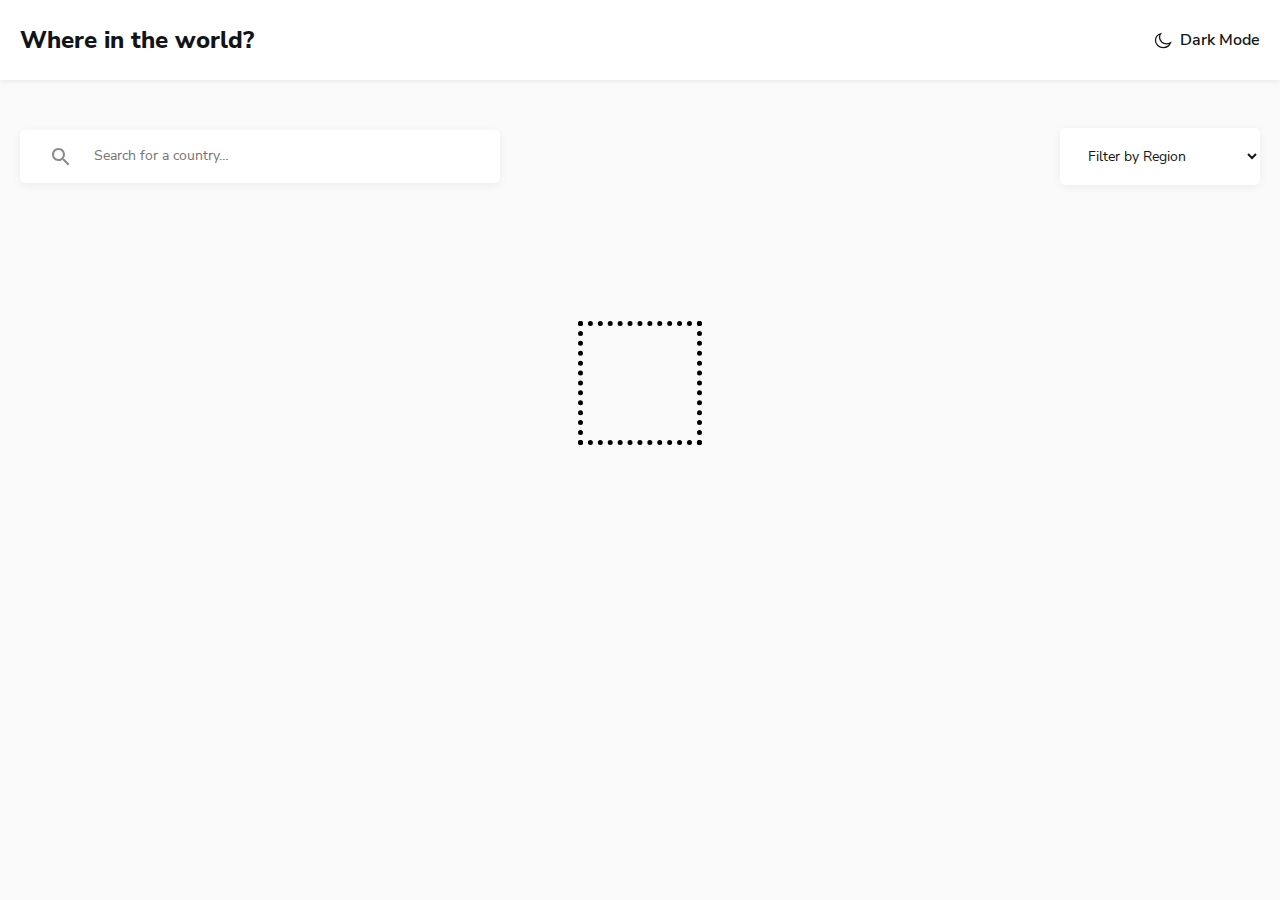
==== commit 1e80cc35: "add search icon" ====
--- a/index.html
+++ b/index.html
@@ -54,6 +54,8 @@
         <!-- FILTERS SECTION START  -->
         <section class="filters-section">
           <form class="filters" action="https://echo.htmlacademy.ru">
+           <div class="filters-search-wrapper">
+            <svg class="filters-search-icon" width="18" height="18" fill="none" xmlns="http://www.w3.org/2000/svg"><path fill-rule="evenodd" clip-rule="evenodd" d="M12.5 11h-.8l-.3-.3c1-1.1 1.6-2.6 1.6-4.2C13 2.9 10.1 0 6.5 0S0 2.9 0 6.5 2.9 13 6.5 13c1.6 0 3.1-.6 4.2-1.6l.3.3v.8l5 5 1.5-1.5-5-5Zm-6 0C4 11 2 9 2 6.5S4 2 6.5 2 11 4 11 6.5 9 11 6.5 11Z" fill="currentColor"/></svg>
             <input
               class="filters-search-input"
               type="search"
@@ -63,6 +65,7 @@
               aria-label="Country name"
               required
             />
+           </div>
             <select
               class="filters-region-select"
               name="region"
--- a/css/styles.css
+++ b/css/styles.css
@@ -192,6 +192,20 @@
   margin-bottom: 48px;
 }
 
+.filters-search-wrapper {
+  position: relative;
+}
+
+.filters-search-icon {
+  position: absolute;
+  left: 32px;
+  top: 50%;
+  transform: translateY(-50%);
+  color: var(--text-color);
+  pointer-events: none;
+  opacity: 0.5;
+}
+
 .filters-search-input {
   min-width: 480px;
   padding: 18px 74px;
@@ -261,6 +275,7 @@
   box-shadow: 0px 0px 7px 2px rgba(0, 0, 0, 0.03);
   min-height: 420px;
   cursor: pointer;
+  transition: transform 0.5s ease;
 }
 
 .index-country:hover {
